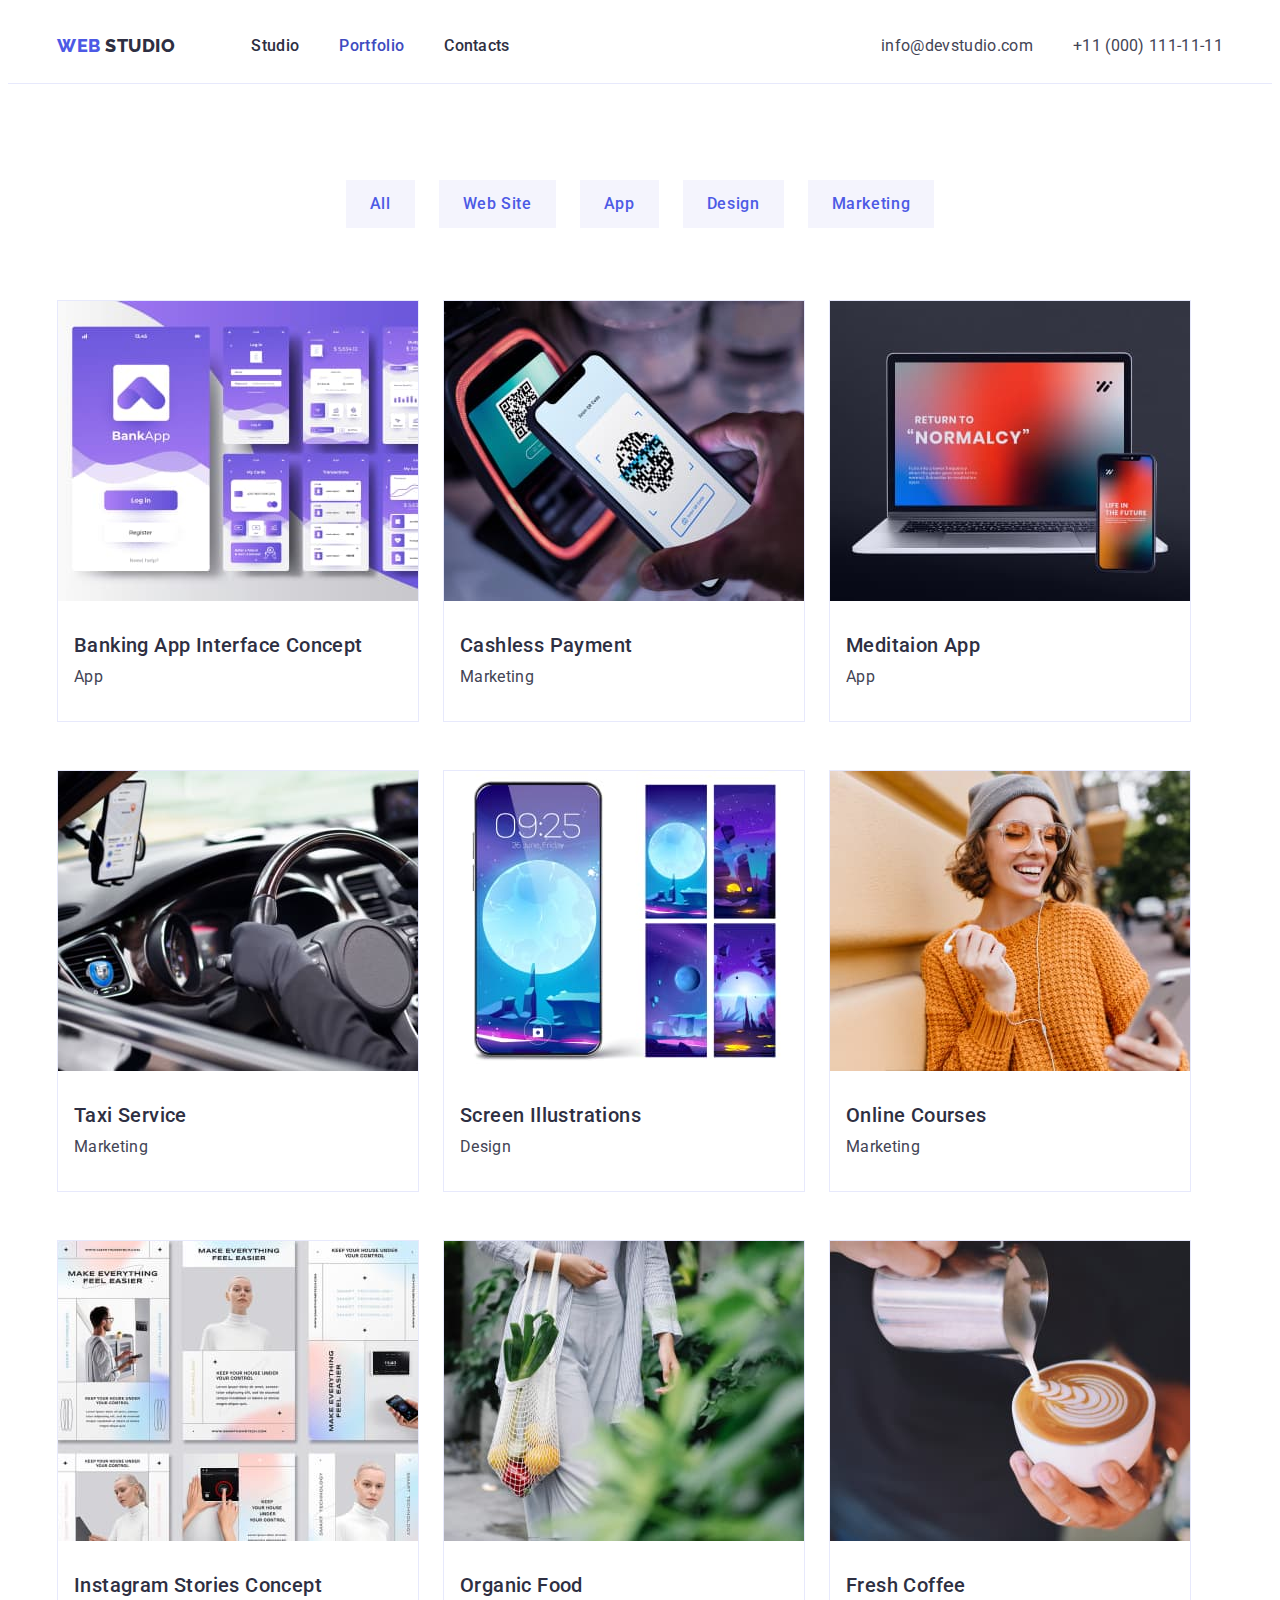
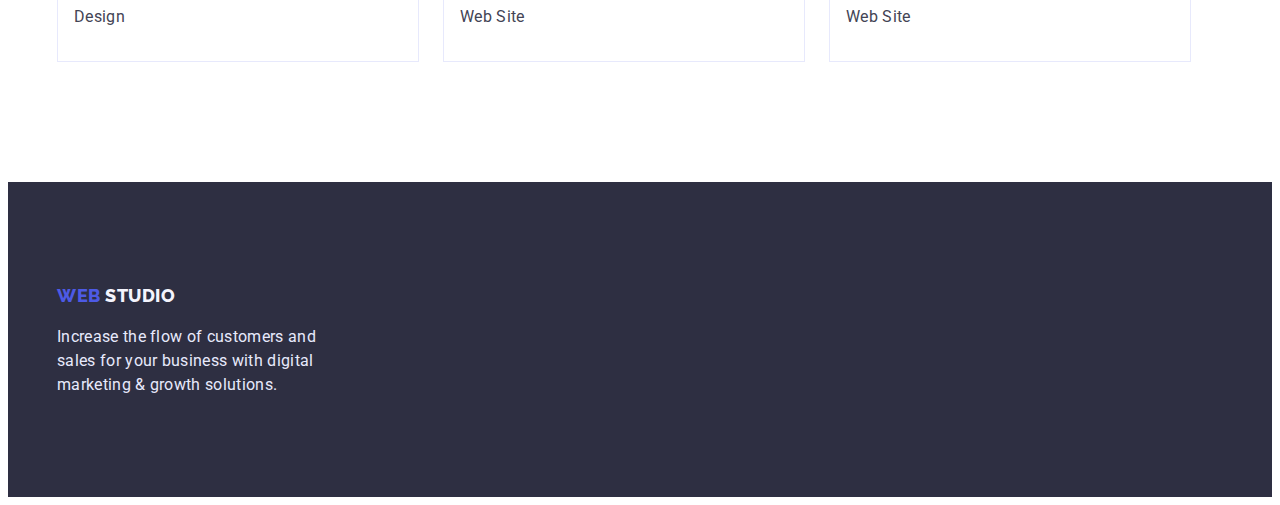
==== portfolio.html @ 0148b6dd "11" ====
<!DOCTYPE html>
<html lang="en">
  <head>
    <meta charset="UTF-8" />
    <meta http-equiv="X-UA-Compatible" content="IE=edge" />
    <meta name="viewport" content="width=device-width, initial-scale=1.0" />
    <link
      rel="stylesheet"
      href="https://cdnjs.cloudflare.com/ajax/libs/modern-normalize/1.1.0/modern-normalize.min.css"
      integrity="sha512-wpPYUAdjBVSE4KJnH1VR1HeZfpl1ub8YT/NKx4PuQ5NmX2tKuGu6U/JRp5y+Y8XG2tV+wKQpNHVUX03MfMFn9Q=="
      crossorigin="anonymous"
      referrerpolicy="no-referrer"
    />
    <link rel="stylesheet" href="./css/styles.css" />
    <link rel="preconnect" href="https://fonts.googleapis.com" />
    <link rel="preconnect" href="https://fonts.gstatic.com" crossorigin />
    <link
      href="https://fonts.googleapis.com/css2?family=Raleway:wght@800&family=Roboto:wght@400;500;700;900&display=swap"
      rel="stylesheet"
    />
    <title>Document</title>
  </head>
  <body>
    <header class="studio-header">
      <div class="container header-container">
        <nav class="navigation">
          <a
            class="logo link-accent"
            href="./portfolio.html"
            target="_blank"
            rel="noopener noreferrer"
            ><span class="logo-span">Web</span> Studio</a
          >
          <ul class="list navigation-list">
            <li>
              <a class="nav-link link-accent" href="./index.html">Studio</a>
            </li>
            <li>
              <a class="nav-link link-accent current" href="./portfolio.html"
                >Portfolio</a
              >
            </li>
            <li><a class="nav-link link-accent" href="">Contacts</a></li>
          </ul>
        </nav>
        <address class="navigation-address">
          <ul class="list navigation-list">
            <li>
              <a
                class="nav-contact link-accent"
                href="mailto:info@devstudio.com"
                >info@devstudio.com</a
              >
            </li>
            <li>
              <a class="nav-contact link-accent" href="tel:+110001111111"
                >+11 (000) 111-11-11</a
              >
            </li>
          </ul>
        </address>
      </div>
    </header>
    <main class="main-portfolio">
      <h1 class="visually-hidden">Portfolio</h1>
      <section class="portfolio-filter">
        <div class="container">
          <ul class="btn-list list">
            <li class="btn-list-item">
              <button class="btn-filter" type="button">All</button>
            </li>
            <li class="btn-list-item">
              <button class="btn-filter" type="button">Web Site</button>
            </li>
            <li class="btn-list-item">
              <button class="btn-filter" type="button">App</button>
            </li>
            <li class="btn-list-item">
              <button class="btn-filter" type="button">Design</button>
            </li>
            <li class="btn-list-item">
              <button class="btn-filter" type="button">Marketing</button>
            </li>
          </ul>
          <ul class="samples list">
            <li class="sample-item">
              <img
                src="./images/banking-app.jpg"
                alt="banking-app"
                width="360"
                height="300"
              />
              <div class="wrapper">
                <h2 class="header header-portfolio">
                  Banking App Interface Concept
                </h2>
                <p class="text text-portfolio">App</p>
              </div>
            </li>
            <li class="sample-item">
              <img
                src="./images/cashless-payment.jpg"
                alt="cashless-payment"
                width="360"
                height="300"
              />
              <div class="wrapper">
                <h2 class="header header-portfolio">Cashless Payment</h2>
                <p class="text text-portfolio">Marketing</p>
              </div>
            </li>
            <li class="sample-item">
              <img
                src="./images/mediation-app.jpg"
                alt="mediation-app"
                width="360"
                height="300"
              />
              <div class="wrapper">
                <h2 class="header header-portfolio">Meditaion App</h2>
                <p class="text text-portfolio">App</p>
              </div>
            </li>
            <li class="sample-item">
              <img
                src="./images/taxi-service.jpg"
                alt="taxi-service"
                width="360"
                height="300"
              />
              <div class="wrapper">
                <h2 class="header header-portfolio">Taxi Service</h2>
                <p class="text text-portfolio">Marketing</p>
              </div>
            </li>
            <li class="sample-item">
              <img
                src="./images/screen-ill.jpg"
                alt="Screen illustrations"
                width="360"
                height="300"
              />
              <div class="wrapper">
                <h2 class="header header-portfolio">Screen Illustrations</h2>
                <p class="text text-portfolio">Design</p>
              </div>
            </li>
            <li class="sample-item">
              <img
                src="./images/online-course.jpg"
                alt="online course"
                width="360"
                height="300"
              />
              <div class="wrapper">
                <h2 class="header header-portfolio">Online Courses</h2>
                <p class="text text-portfolio">Marketing</p>
              </div>
            </li>
            <li class="sample-item">
              <img
                src="./images/instagram.jpg"
                alt="instagram page"
                width="360"
                height="300"
              />
              <div class="wrapper">
                <h2 class="header header-portfolio">
                  Instagram Stories Concept
                </h2>
                <p class="text text-portfolio">Design</p>
              </div>
            </li>
            <li class="sample-item">
              <img
                src="./images/organic.jpg"
                alt="organic food"
                width="360"
                height="300"
              />
              <div class="wrapper">
                <h2 class="header header-portfolio">Organic Food</h2>
                <p class="text text-portfolio">Web Site</p>
              </div>
            </li>
            <li class="sample-item">
              <img
                src="./images/coffee.jpg"
                alt="fresh coffee"
                width="360"
                height="300"
              />
              <div class="wrapper">
                <h2 class="header header-portfolio">Fresh Coffee</h2>
                <p class="text text-portfolio">Web Site</p>
              </div>
            </li>
          </ul>
        </div>
      </section>
    </main>

    <footer class="studio-footer">
      <div class="container">
        <a
          class="logo-footer link-accent"
          href="./index.html"
          target="_blank"
          rel="noopener noreferrer"
          ><span class="logo-span">Web</span> Studio</a
        >
        <p class="footer-text">
          Increase the flow of customers and <br />
          sales for your business with digital<br />
          marketing & growth solutions.
        </p>
      </div>
    </footer>
  </body>
</html>
---- css/styles.css ----
:root {
  --bgColor: #4d5ae5;
  --mainColor: #2e2f42;
  --textColor: #434455;
  --white: #ffffff;
  --accent: #404bbf;
  --secondary: #f4f4fd;
  --footerText: #e7e9fc;
}
body {
  font-family: 'Roboto';
  font-weight: 400;
  font-size: 16px;
  line-height: 1.33;
  letter-spacing: 0.02em;
  color: var(--textColor);
}
a {
  text-decoration: none;
}
ul,
button {
  margin: 0;
  padding: 0;
}

h1,
h2,
h3,
h4,
h5,
h6,
p {
  margin: 0;
}
img {
  display: block;
}
.container {
  width: 1166px;
  margin: 0 auto;
  padding: 0 15px;
}
.header-container {
  display: flex;
  justify-content: space-between;
  align-items: center;
}
.navigation {
  display: flex;
  justify-content: space-between;
  /* height: 72px; */
  padding: 24px 0 24px 0;
  align-items: center;
}
.navigation-list {
  display: flex;

  gap: 40px;
}
.studio-header {
  border-bottom: 1px solid #e7e9fc;
}

.list {
  list-style: none;
}
.visually-hidden {
  position: absolute;
  white-space: nowrap;
  width: 1px;
  height: 1px;
  overflow: hidden;
  border: 0;
  padding: 0;
  clip: rect(0 0 0 0);
  clip-path: inset(50%);
  margin: -1px;
}
.logo {
  font-family: 'Raleway';
  font-weight: 800;
  font-size: 18px;
  line-height: 1.5;
  letter-spacing: 0.03em;
  text-transform: uppercase;
  color: var(--mainColor);
  margin-right: 76px;
}
.logo-span {
  font-family: 'Raleway';
  font-weight: 800;
  font-size: 18px;
  line-height: 1.5;
  letter-spacing: 0.03em;
  text-transform: uppercase;
  color: var(--bgColor);
}

.nav-link {
  font-weight: 500;
  font-size: 16px;
  line-height: 1.5;
  letter-spacing: 0.02em;
  color: var(--mainColor);
}
.link-accent:hover,
.link-accent:focus {
  color: var(--accent);
}
.nav-contact {
  font-style: normal;
  font-size: 16px;
  line-height: 1.5;
  text-decoration: none;
  letter-spacing: 0.02em;
  padding: 24px 0 24px 0;

  color: var(--textColor);
}

.hero-title {
  width: 496px;
  font-size: 56px;
  line-height: 1.07;
  text-align: center;
  margin: 0 auto;
  letter-spacing: 0.02em;
  color: var(--white);
  /* background: var(--mainColor); */
}
.hero-sextion {
  padding: 188px 0;
  background-color: var(--mainColor);
}
.hero-wrap {
  text-align: center;
}
.btn {
  margin-top: 48px;
  padding: 16px 32px;
  font-family: 'Roboto';
  font-family: inherit;
  font-weight: 500;
  font-size: 16px;
  line-height: 1.5;
  letter-spacing: 0.04em;
  color: var(--white);
  background: var(--bgColor);
}

.btn:hover {
  color: var(--white);
  background-color: var(--accent);
  cursor: pointer;
}
.btn-filter {
  font-family: 'Roboto';
  font-family: inherit;
  font-weight: 500;
  font-size: 16px;
  line-height: 1.5;
  letter-spacing: 0.04em;
  color: var(--bgColor);
  background: var(--secondary);
  cursor: pointer;
  padding: 12px 24px;
  border: 0px;
}

.main-portfolio {
  padding-top: 96px;
}
.btn-filter:hover,
.btn-filter:focus {
  color: var(--white);
  background-color: var(--bgColor);
}
.btn-list {
  display: flex;
  justify-content: center;
  gap: 24px;

  margin-bottom: 72px;
}
.about-studio {
  padding-top: 120px;
}

.about-studio-list {
  display: flex;
  flex-wrap: wrap;
  gap: 24px;
}
.about-item {
  width: 264px;
}
.header {
  font-weight: 500;
  font-size: 20px;
  line-height: 1.2;
  letter-spacing: 0.02em;
  color: var(--mainColor);
  padding-bottom: 8px;
}
.wrapper {
  padding: 32px 0 32px 16px;
}

.text {
  font-weight: 400;
  line-height: 1.5;
  letter-spacing: 0.02em;
  color: var(--textColor);
}

.current {
  color: var(--accent);
}
.samples {
  display: flex;
  flex-wrap: wrap;
  column-gap: 24px;
  row-gap: 48px;
  padding-bottom: 120px;
}
.sample-item {
  border: 1px solid #e7e9fc;
}

.company-header {
  font-size: 36px;
  line-height: 1.11;
  letter-spacing: 0.02em;
  text-transform: capitalize;
  text-align: center;
  margin-bottom: 72px;
  color: var(--mainColor);
}
.company-section {
  padding: 120px 0;
}
.products-list {
  display: flex;
  gap: 24px;
}
.products-list-item {
}

.team {
  background-color: var(--secondary);
  padding: 120px 0;
}

.team-list-about {
  display: flex;
  flex-wrap: wrap;
  gap: 24px;
}
.team-list {
  text-align: center;
  background-color: var(--white);
}
.about {
  padding: 32px 0;
}
.header-about {
  padding-bottom: 8px;
}

.logo-footer {
  font-family: 'Raleway';
  font-weight: 800;
  font-size: 18px;
  line-height: 1.16;
  letter-spacing: 0.03em;
  text-transform: uppercase;

  color: var(--secondary);
}
.studio-footer {
  background: var(--mainColor);
  padding-top: 100px;
  padding-bottom: 100px;
}
.footer-text {
  line-height: 24px;
  letter-spacing: 0.02em;
  color: var(--footerText);
  margin-top: 16px;
}
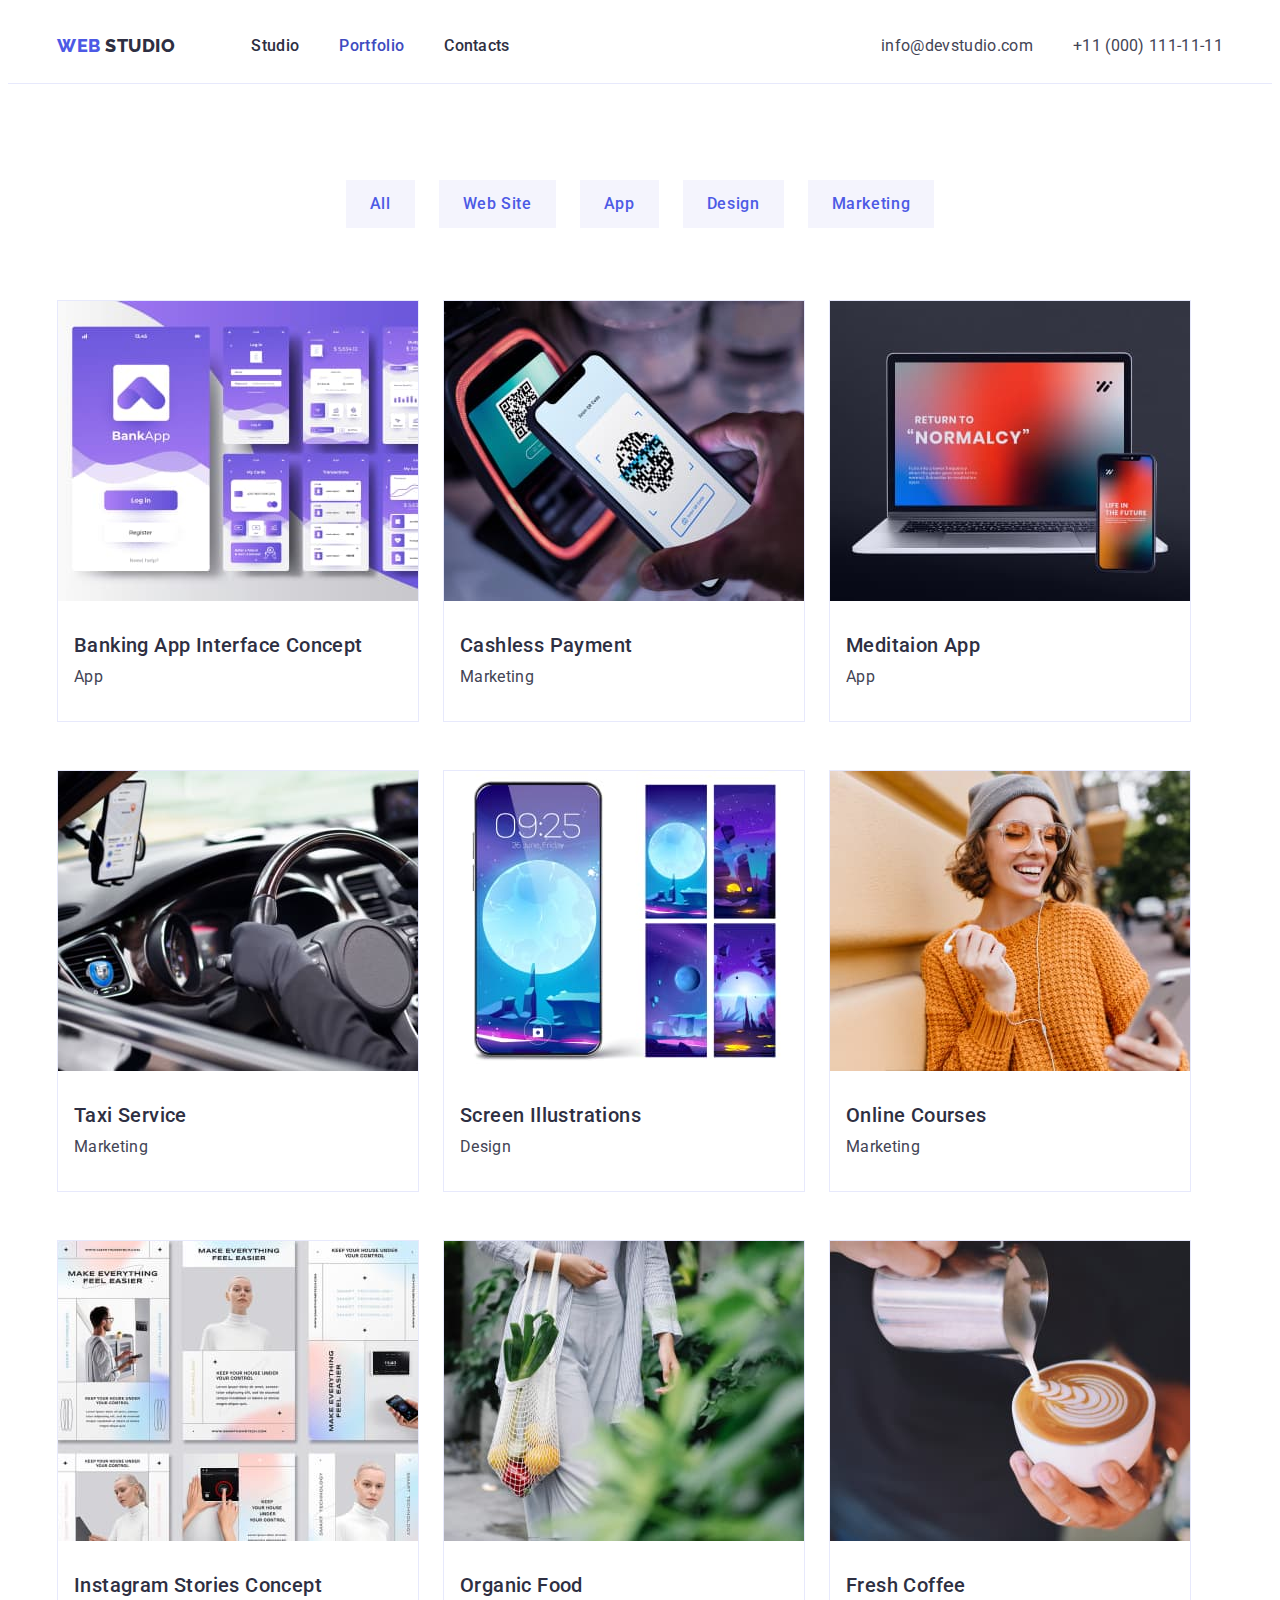
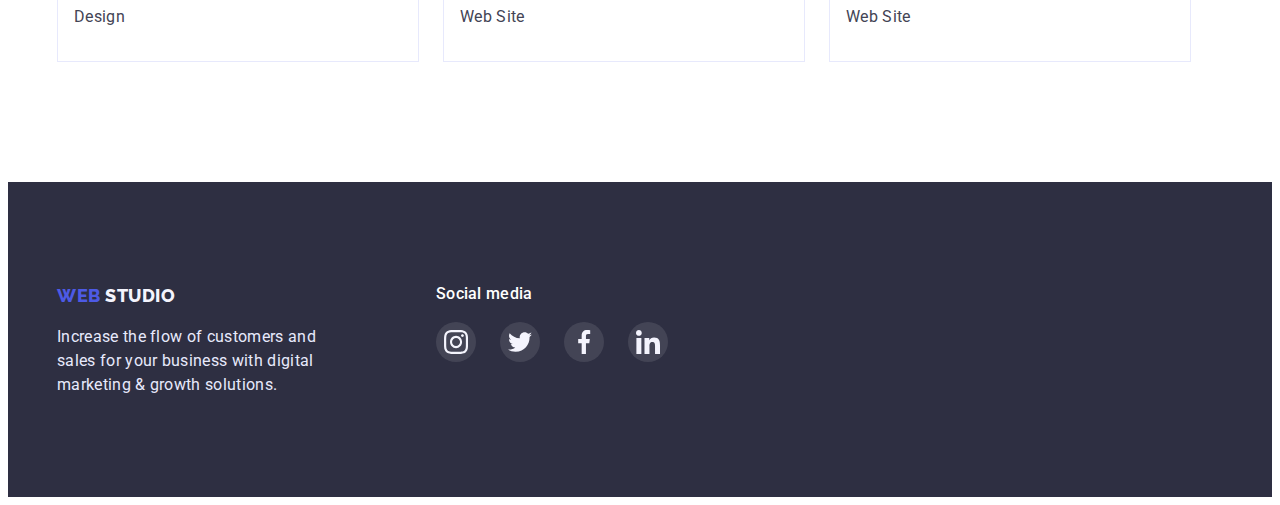
==== commit 1c55765b: "fin" ====
--- a/portfolio.html
+++ b/portfolio.html
@@ -202,18 +202,30 @@
 
     <footer class="studio-footer">
       <div class="container">
-        <a
-          class="logo-footer link-accent"
-          href="./index.html"
-          target="_blank"
-          rel="noopener noreferrer"
-          ><span class="logo-span">Web</span> Studio</a
-        >
-        <p class="footer-text">
-          Increase the flow of customers and <br />
-          sales for your business with digital<br />
-          marketing & growth solutions.
-        </p>
+        <div class="wrap">
+        <div class="left-footrer">
+          <a
+            class="logo-footer link-accent"
+            href="./index.html"
+            target="_blank"
+            rel="noopener noreferrer"
+            ><span class="logo-span">Web</span> Studio</a
+          >
+          <p class="footer-text">
+            Increase the flow of customers and <br />
+            sales for your business with digital<br />
+            marketing & growth solutions.
+          </p>
+        </div>
+        <div class="rigrh-footer">
+          <p class="social-text">Social media</p>
+          <ul class="footer-soc-list" >
+           <li class="footer-soc-item"><a href="" class="soc-link"><svg class="soc-icon" width="24" height="24"><use href="./images/icons.svg#icon-instagram"></use></svg></a></li>
+           <li class="footer-soc-item"><a href="" class="soc-link"><svg class="soc-icon" width="24" height="24"><use href="./images/icons.svg#icon-twitter"></use></svg></a></li>
+           <li class="footer-soc-item"><a href="" class="soc-link"><svg class="soc-icon" width="24" height="24"><use href="./images/icons.svg#icon-facebook"></use></svg></a></li>
+           <li class="footer-soc-item"><a href="" class="soc-link"><svg class="soc-icon" width="24" height="24"><use href="./images/icons.svg#icon-linkedin"></use></svg></a></li>
+          </ul>
+        </div>
       </div>
     </footer>
   </body>
--- a/css/styles.css
+++ b/css/styles.css
@@ -35,6 +35,9 @@
 }
 img {
   display: block;
+}
+li {
+  list-style: none;
 }
 .container {
   width: 1166px;
@@ -129,9 +132,14 @@
   color: var(--white);
   /* background: var(--mainColor); */
 }
-.hero-sextion {
+.hero-section {
   padding: 188px 0;
-  background-color: var(--mainColor);
+  background-image: url(/images/Dark-bg.png), url(/images/people-office\ 1.jpg);
+  background-repeat: no-repeat;
+  background-size: 1440px 600px;
+  background-position: center;
+
+  /* background-color: var(--mainColor); */
 }
 .hero-wrap {
   text-align: center;
@@ -147,6 +155,7 @@
   letter-spacing: 0.04em;
   color: var(--white);
   background: var(--bgColor);
+  border: 0px;
 }
 
 .btn:hover {
@@ -167,6 +176,8 @@
   padding: 12px 24px;
   border: 0px;
 }
+.btn-filter :is(:hover, :focus) {
+}
 
 .main-portfolio {
   padding-top: 96px;
@@ -175,6 +186,9 @@
 .btn-filter:focus {
   color: var(--white);
   background-color: var(--bgColor);
+  box-shadow: 0px 3px 1px rgba(0, 0, 0, 0.1), 0px 2px 1px rgba(0, 0, 0, 0.08),
+    0px 2px 2px rgba(0, 0, 0, 0.12);
+  border-radius: 4px;
 }
 .btn-list {
   display: flex;
@@ -182,6 +196,36 @@
   gap: 24px;
 
   margin-bottom: 72px;
+}
+.about-wrap {
+  display: flex;
+  justify-content: center;
+  align-items: center;
+  width: 264px;
+  height: 112px;
+  background-color: var(--secondary);
+  margin-bottom: 8px;
+}
+.antena {
+  height: 64px;
+  width: 59.717105865478516px;
+}
+.clock {
+  height: 63.99992370605469px;
+  width: 61.21834182739258px;
+}
+.diagram {
+  height: 49.0855827331543px;
+  width: 64.00010681152344px;
+}
+.astronaut {
+  height: 55.46323013305664px;
+  width: 50.1336555480957px;
+  left: 0px;
+  top: 4.779327392578125px;
+  border-radius: 0px;
+}
+.about-icon {
 }
 .about-studio {
   padding-top: 120px;
@@ -227,6 +271,11 @@
 .sample-item {
   border: 1px solid #e7e9fc;
 }
+.sample-item:is(:hover, :focus) {
+  border: 1px solid #f4f4fd;
+  box-shadow: 0px 1px 6px rgba(46, 47, 66, 0.08),
+    0px 1px 1px rgba(46, 47, 66, 0.16), 0px 2px 1px rgba(46, 47, 66, 0.08);
+}
 
 .company-header {
   font-size: 36px;
@@ -260,6 +309,10 @@
 .team-list {
   text-align: center;
   background-color: var(--white);
+  background: #ffffff;
+  box-shadow: 0px 1px 6px rgba(46, 47, 66, 0.08),
+    0px 1px 1px rgba(46, 47, 66, 0.16), 0px 2px 1px rgba(46, 47, 66, 0.08);
+  border-radius: 0px 0px 4px 4px;
 }
 .about {
   padding: 32px 0;
@@ -289,3 +342,136 @@
   color: var(--footerText);
   margin-top: 16px;
 }
+
+.soc-list {
+  display: flex;
+  justify-content: center;
+  gap: 24px;
+}
+.soc-item {
+  width: 40px;
+  height: 40px;
+}
+.soc-item-link {
+  width: 100%;
+  height: 100%;
+  border-radius: 50%;
+  display: flex;
+  justify-content: center;
+  align-items: center;
+  background-color: var(--bgColor);
+}
+.soc-item-link:hover {
+  background-color: var(--accent);
+}
+.customers {
+  padding: 130px 0 120px 0;
+}
+.customers-title {
+  text-align: center;
+  margin-bottom: 72px;
+}
+
+.customers-list {
+  display: flex;
+  gap: 24px;
+}
+.customers-item {
+  width: 168px;
+  height: 88px;
+}
+.customers-link {
+  width: 100%;
+  height: 100%;
+  border: 1px solid #afb1b8;
+  border-radius: 4px;
+  display: flex;
+  align-items: center;
+  justify-content: center;
+}
+.customers-icon {
+  fill: #afb1b8;
+}
+.customers-link:is(:hover, :focus) {
+  border-color: var(--accent);
+}
+.customers-link:is(:hover, :focus) .customers-icon {
+  fill: var(--accent);
+}
+.wrap {
+  display: flex;
+  gap: 120px;
+}
+
+.left-footrer {
+}
+
+.rigrh-footer {
+}
+.social-text {
+  font-weight: 500;
+  font-size: 16px;
+  line-height: 1.5;
+
+  letter-spacing: 0.02em;
+
+  color: #ffffff;
+  margin-bottom: 16px;
+}
+.footer-soc-list {
+  display: flex;
+  gap: 24px;
+}
+.footer-soc-item {
+  width: 40px;
+  height: 40px;
+  background-color: rgba(255, 255, 255, 0.1);
+  border-radius: 50%;
+}
+.footer-soc-item:hover {
+  background-color: #31d0aa;
+}
+.soc-link {
+  width: 100%;
+  height: 100%;
+  display: flex;
+  justify-content: center;
+  align-items: center;
+}
+.soc-icon {
+}
+/* .soc-item {
+  width: 40px;
+  height: 40px;
+}
+.soc-list {
+  display: flex;
+  justify-content: center;
+  gap: 24px;
+  padding-top: 8px;
+}
+
+.soc-item-link {
+  display: inline-block;
+  border-radius: 50%;
+  width: 40px;
+  height: 40px;
+  background-color: var(--bgColor);
+
+  background-repeat: no-repeat;
+  background-position: center;
+} */
+
+/* .icon-inst {
+  background-image: url(/images/instagram.svg);
+}
+
+.icon-twitter {
+  background-image: url(/images/twitter.svg);
+}
+.icon-facebook {
+  background-image: url(/images/facebook.svg);
+}
+.icon-linked {
+  background-image: url(/images/linkedin.svg);
+} */
